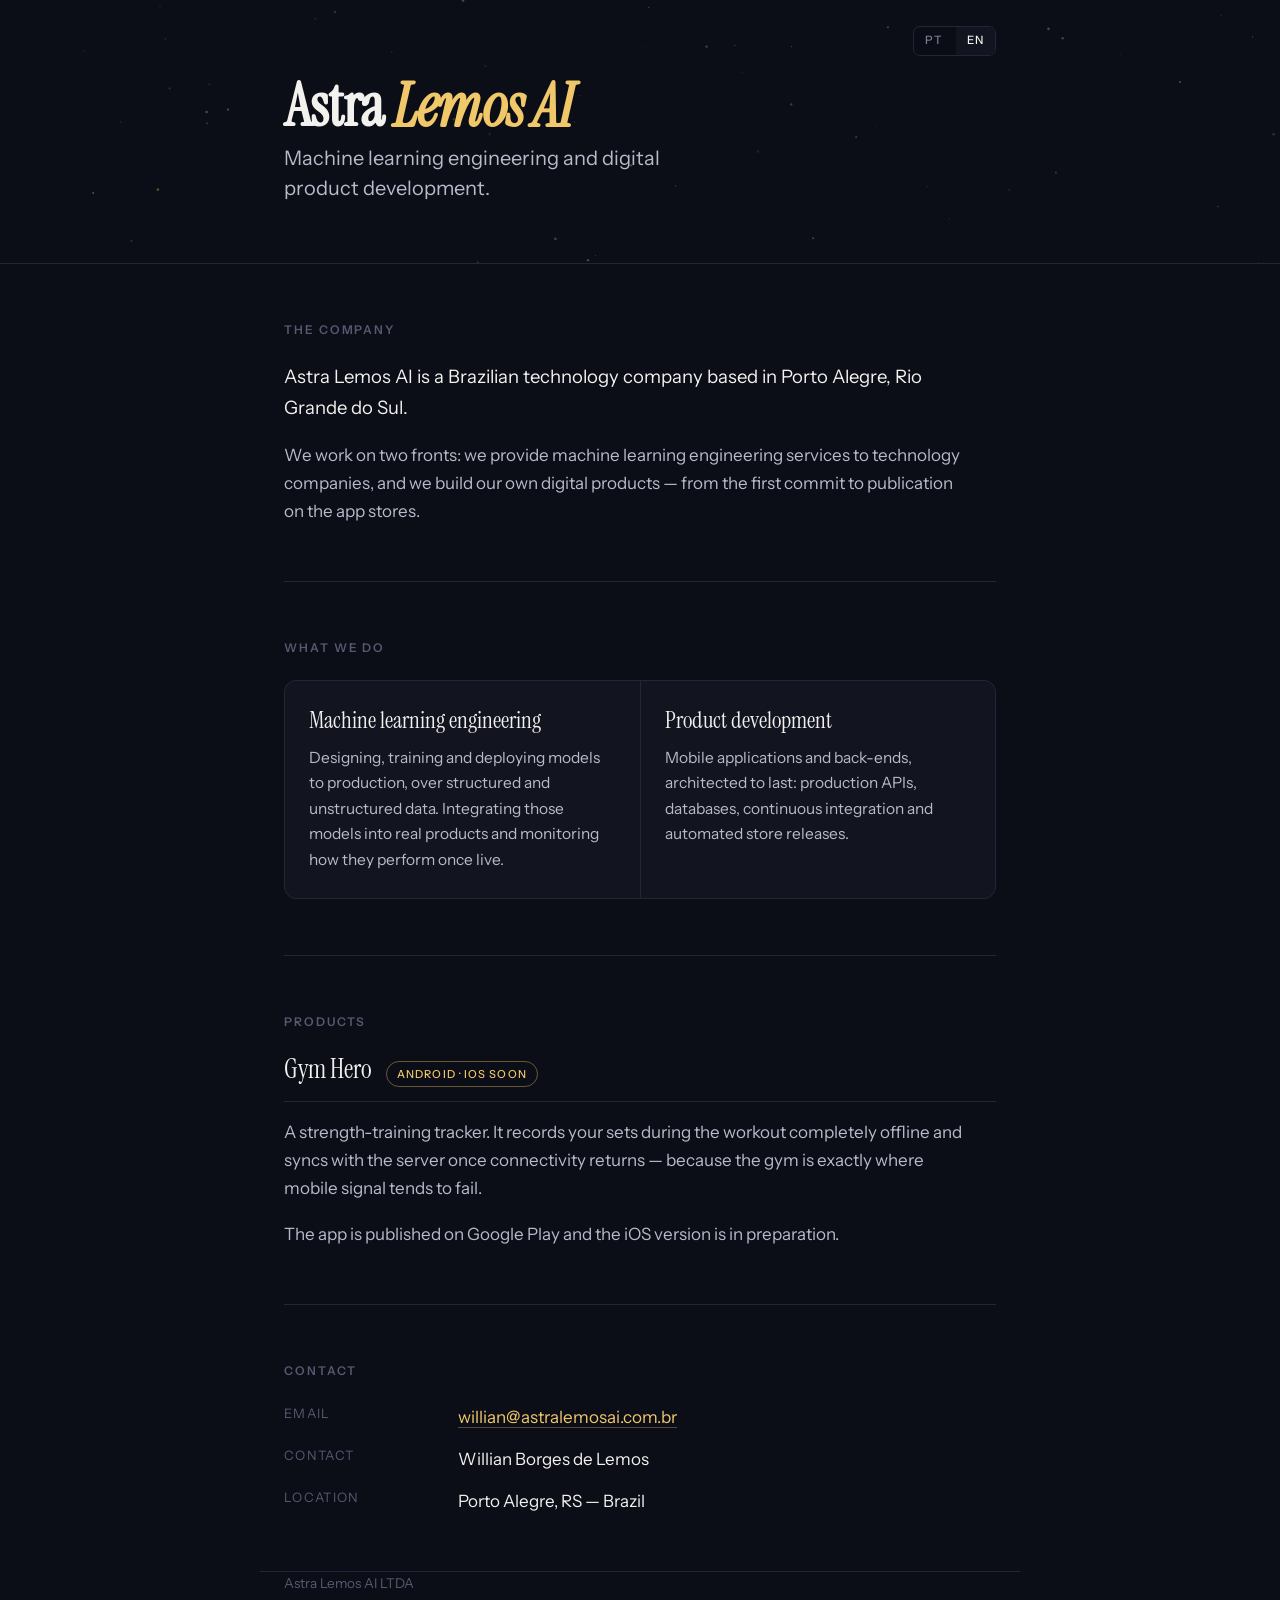
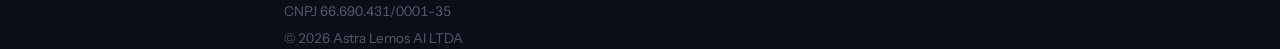
==== index.html @ 91ed2588 "site: a página institucional do Astra Lemos AI One-pager PT/EN, sem dependência externa além das fon" ====
<!doctype html>
<html lang="pt-BR">
<head>
<meta charset="utf-8">
<meta name="viewport" content="width=device-width, initial-scale=1">
<title>Astra Lemos AI</title>
<meta name="description" content="Astra Lemos AI — engenharia de machine learning e desenvolvimento de produtos digitais. Porto Alegre, Brasil.">
<link rel="preconnect" href="https://fonts.googleapis.com">
<link rel="preconnect" href="https://fonts.gstatic.com" crossorigin>
<link rel="stylesheet" href="https://fonts.googleapis.com/css2?family=Instrument+Sans:wght@400;500;600&family=Instrument+Serif:ital@0;1&display=swap">
<style>
:root{
  --ground:#0B0D17;
  --panel:#12141F;
  --line:#232637;
  --ink:#F2F1EE;
  --body:#B8BACA;
  --muted:#7C7F94;
  --faint:#565A70;
  --gold:#F0C86A;
  --serif:"Instrument Serif",Georgia,"Times New Roman",serif;
  --sans:"Instrument Sans",system-ui,-apple-system,"Segoe UI",sans-serif;
}
*,*::before,*::after{box-sizing:border-box}
html{-webkit-text-size-adjust:100%;scroll-behavior:smooth}
body{
  margin:0;background:var(--ground);color:var(--body);
  font-family:var(--sans);font-size:17px;line-height:1.65;
  -webkit-font-smoothing:antialiased
}
img{max-width:100%}
[hidden]{display:none!important}
a{color:var(--gold);text-decoration:none;border-bottom:1px solid rgba(240,200,106,.32)}
a:hover{border-bottom-color:var(--gold)}
a:focus-visible{outline:2px solid var(--gold);outline-offset:3px;border-radius:2px}

.shell{max-width:760px;margin:0 auto;padding:0 24px}

/* ── header ───────────────────────────────────────────── */
.hero{position:relative;overflow:hidden;border-bottom:1px solid var(--line)}
#stars{position:absolute;inset:0;width:100%;height:100%;display:block;opacity:.55}
.hero .shell{position:relative;padding:76px 24px 60px}
.wordmark{
  font-family:var(--serif);font-size:clamp(38px,8vw,60px);line-height:1.02;
  color:var(--ink);margin:0 0 6px;letter-spacing:-.012em
}
.wordmark em{font-style:italic;color:var(--gold)}
.tagline{
  margin:0;font-size:clamp(17px,2.6vw,20px);color:var(--body);
  max-width:32ch;line-height:1.5
}
.langs{
  position:absolute;top:26px;right:24px;display:flex;gap:2px;
  border:1px solid var(--line);border-radius:7px;overflow:hidden;background:rgba(11,13,23,.6)
}
.langs button{
  font:500 11.5px/1 var(--sans);letter-spacing:.09em;text-transform:uppercase;
  color:var(--muted);background:none;border:0;padding:8px 11px;cursor:pointer
}
.langs button[aria-pressed="true"]{background:var(--panel);color:var(--ink)}
.langs button:focus-visible{outline:2px solid var(--gold);outline-offset:-2px}

/* ── sections ─────────────────────────────────────────── */
section{padding:56px 0}
section + section{border-top:1px solid var(--line)}
h2{
  font-family:var(--sans);font-weight:600;font-size:12px;letter-spacing:.16em;
  text-transform:uppercase;color:var(--faint);margin:0 0 22px
}
p{margin:0 0 18px;max-width:62ch}
p:last-child{margin-bottom:0}
.lead{font-size:18.5px;color:var(--ink);max-width:58ch}

.services{display:grid;gap:1px;background:var(--line);border:1px solid var(--line);border-radius:12px;overflow:hidden}
@media (min-width:620px){.services{grid-template-columns:1fr 1fr}}
.service{background:var(--panel);padding:26px 24px}
.service h3{
  font-family:var(--serif);font-size:23px;font-weight:400;color:var(--ink);
  margin:0 0 10px;line-height:1.2
}
.service p{font-size:15.5px;color:var(--body);margin:0}

.product{
  display:flex;flex-wrap:wrap;align-items:baseline;gap:0 14px;
  padding-bottom:14px;margin-bottom:16px;border-bottom:1px solid var(--line)
}
.product h3{font-family:var(--serif);font-size:26px;font-weight:400;color:var(--ink);margin:0;line-height:1.2}
.product .badge{
  font-size:11px;font-weight:500;letter-spacing:.1em;text-transform:uppercase;
  color:var(--gold);border:1px solid rgba(240,200,106,.4);border-radius:20px;padding:3px 10px
}

dl{margin:0;display:grid;gap:14px}
@media (min-width:620px){dl{grid-template-columns:150px 1fr;gap:14px 24px}}
dt{font-size:13px;letter-spacing:.1em;text-transform:uppercase;color:var(--faint);margin:0}
dd{margin:0;color:var(--ink)}

footer{
  border-top:1px solid var(--line);padding:30px 0 46px;
  font-size:13.5px;color:var(--faint)
}
footer p{margin:0 0 5px;max-width:none}
footer .legal{font-variant-numeric:tabular-nums}

@media (prefers-reduced-motion:reduce){
  html{scroll-behavior:auto}
  #stars{display:none}
}
</style>
</head>
<body>

<header class="hero">
  <canvas id="stars" aria-hidden="true"></canvas>
  <div class="shell">
    <div class="langs">
      <button type="button" data-lang="pt" aria-pressed="true">PT</button>
      <button type="button" data-lang="en" aria-pressed="false">EN</button>
    </div>
    <h1 class="wordmark">Astra <em>Lemos AI</em></h1>
    <p class="tagline" data-pt="Engenharia de machine learning e desenvolvimento de produtos digitais."
       data-en="Machine learning engineering and digital product development.">Engenharia de machine learning e desenvolvimento de produtos digitais.</p>
  </div>
</header>

<main class="shell">

  <section>
    <h2 data-pt="A empresa" data-en="The company">A empresa</h2>
    <p class="lead"
       data-pt="A Astra Lemos AI é uma empresa brasileira de tecnologia, sediada em Porto Alegre, Rio Grande do Sul."
       data-en="Astra Lemos AI is a Brazilian technology company based in Porto Alegre, Rio Grande do Sul.">A Astra Lemos AI é uma empresa brasileira de tecnologia, sediada em Porto Alegre, Rio Grande do Sul.</p>
    <p data-pt="Trabalhamos em duas frentes: prestamos serviços de engenharia de machine learning para empresas de tecnologia, e desenvolvemos nossos próprios produtos digitais — do primeiro commit até a publicação nas lojas de aplicativos."
       data-en="We work on two fronts: we provide machine learning engineering services to technology companies, and we build our own digital products — from the first commit to publication on the app stores.">Trabalhamos em duas frentes: prestamos serviços de engenharia de machine learning para empresas de tecnologia, e desenvolvemos nossos próprios produtos digitais — do primeiro commit até a publicação nas lojas de aplicativos.</p>
  </section>

  <section>
    <h2 data-pt="O que fazemos" data-en="What we do">O que fazemos</h2>
    <div class="services">
      <article class="service">
        <h3 data-pt="Engenharia de machine learning" data-en="Machine learning engineering">Engenharia de machine learning</h3>
        <p data-pt="Projeto, treinamento e colocação de modelos em produção, sobre dados estruturados e não estruturados. Integração dos modelos a produtos reais e monitoramento do desempenho depois que entram no ar."
           data-en="Designing, training and deploying models to production, over structured and unstructured data. Integrating those models into real products and monitoring how they perform once live.">Projeto, treinamento e colocação de modelos em produção, sobre dados estruturados e não estruturados. Integração dos modelos a produtos reais e monitoramento do desempenho depois que entram no ar.</p>
      </article>
      <article class="service">
        <h3 data-pt="Desenvolvimento de produto" data-en="Product development">Desenvolvimento de produto</h3>
        <p data-pt="Aplicativos móveis e back-ends, com arquitetura pensada para durar: APIs em produção, bancos de dados, integração contínua e publicação automatizada nas lojas."
           data-en="Mobile applications and back-ends, architected to last: production APIs, databases, continuous integration and automated store releases.">Aplicativos móveis e back-ends, com arquitetura pensada para durar: APIs em produção, bancos de dados, integração contínua e publicação automatizada nas lojas.</p>
      </article>
    </div>
  </section>

  <section>
    <h2 data-pt="Produtos" data-en="Products">Produtos</h2>
    <div class="product">
      <h3>Gym Hero</h3>
      <span class="badge" data-pt="Android · iOS em breve" data-en="Android · iOS soon">Android · iOS em breve</span>
    </div>
    <p data-pt="Aplicativo de acompanhamento de treinos de musculação. Registra as séries durante o treino funcionando totalmente offline, e sincroniza com o servidor quando a conexão volta — porque academia é o lugar onde o sinal do celular costuma faltar."
       data-en="A strength-training tracker. It records your sets during the workout completely offline and syncs with the server once connectivity returns — because the gym is exactly where mobile signal tends to fail.">Aplicativo de acompanhamento de treinos de musculação. Registra as séries durante o treino funcionando totalmente offline, e sincroniza com o servidor quando a conexão volta — porque academia é o lugar onde o sinal do celular costuma faltar.</p>
    <p data-pt="O aplicativo está publicado na Google Play e a versão para iOS está em preparação."
       data-en="The app is published on Google Play and the iOS version is in preparation.">O aplicativo está publicado na Google Play e a versão para iOS está em preparação.</p>
  </section>

  <section>
    <h2 data-pt="Contato" data-en="Contact">Contato</h2>
    <dl>
      <dt data-pt="E-mail" data-en="Email">E-mail</dt>
      <dd><a href="mailto:willian@astralemosai.com.br">willian@astralemosai.com.br</a></dd>
      <dt data-pt="Responsável" data-en="Contact">Responsável</dt>
      <dd>Willian Borges de Lemos</dd>
      <dt data-pt="Localização" data-en="Location">Localização</dt>
      <dd data-pt="Porto Alegre, RS — Brasil" data-en="Porto Alegre, RS — Brazil">Porto Alegre, RS — Brasil</dd>
    </dl>
  </section>

</main>

<footer class="shell">
  <p>Astra Lemos AI LTDA</p>
  <p class="legal">CNPJ 66.690.431/0001-35</p>
  <p class="legal">© <span id="year">2026</span> Astra Lemos AI LTDA</p>
</footer>

<script>
(function () {
  /* Language toggle — swaps every element carrying data-pt / data-en. */
  var nodes = document.querySelectorAll("[data-pt][data-en]");
  var buttons = document.querySelectorAll(".langs button");

  function setLang(lang) {
    for (var i = 0; i < nodes.length; i++) {
      nodes[i].textContent = nodes[i].getAttribute("data-" + lang);
    }
    document.documentElement.lang = lang === "pt" ? "pt-BR" : "en";
    for (var j = 0; j < buttons.length; j++) {
      buttons[j].setAttribute("aria-pressed",
        buttons[j].getAttribute("data-lang") === lang ? "true" : "false");
    }
    try { localStorage.setItem("astra-lang", lang); } catch (e) { /* private mode */ }
  }

  for (var k = 0; k < buttons.length; k++) {
    buttons[k].addEventListener("click", function () {
      setLang(this.getAttribute("data-lang"));
    });
  }

  try {
    var stored = localStorage.getItem("astra-lang");
    if (stored === "en" || stored === "pt") setLang(stored);
    else if ((navigator.language || "").slice(0, 2) !== "pt") setLang("en");
  } catch (e) { /* keep the markup default, pt */ }

  document.getElementById("year").textContent = new Date().getFullYear();

  /* Starfield — "Astra". Static field, drawn once, redrawn on resize. */
  var canvas = document.getElementById("stars");
  if (canvas && !window.matchMedia("(prefers-reduced-motion: reduce)").matches) {
    var ctx = canvas.getContext("2d");
    function draw() {
      var dpr = window.devicePixelRatio || 1;
      var w = canvas.offsetWidth, h = canvas.offsetHeight;
      canvas.width = w * dpr;
      canvas.height = h * dpr;
      ctx.setTransform(dpr, 0, 0, dpr, 0, 0);
      ctx.clearRect(0, 0, w, h);
      var count = Math.round((w * h) / 5200);
      for (var i = 0; i < count; i++) {
        var x = Math.random() * w;
        var y = Math.random() * h;
        var r = Math.random() * 1.15 + 0.25;
        var a = Math.random() * 0.5 + 0.12;
        ctx.beginPath();
        ctx.arc(x, y, r, 0, Math.PI * 2);
        ctx.fillStyle = r > 1.05
          ? "rgba(240,200,106," + a + ")"
          : "rgba(226,228,240," + a + ")";
        ctx.fill();
      }
    }
    draw();
    var t;
    window.addEventListener("resize", function () {
      clearTimeout(t);
      t = setTimeout(draw, 180);
    });
  }
})();
</script>

</body>
</html>
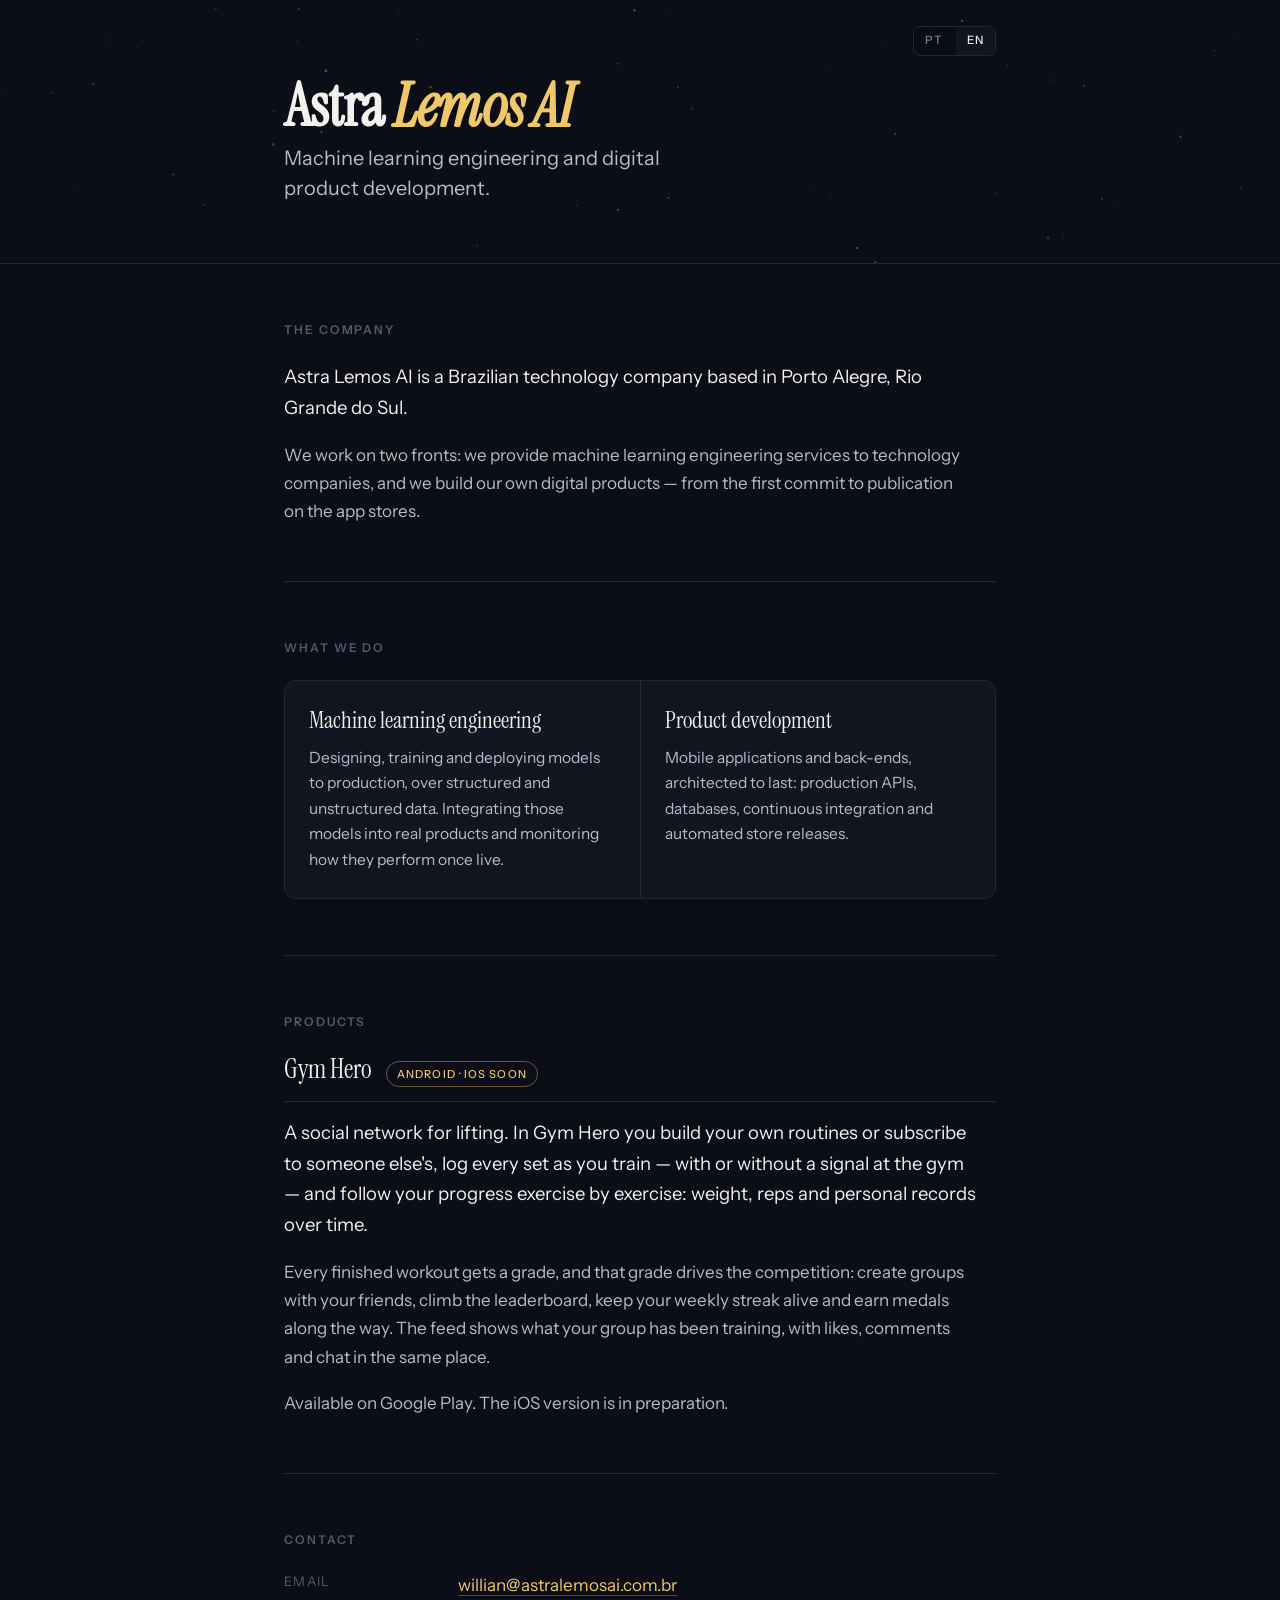
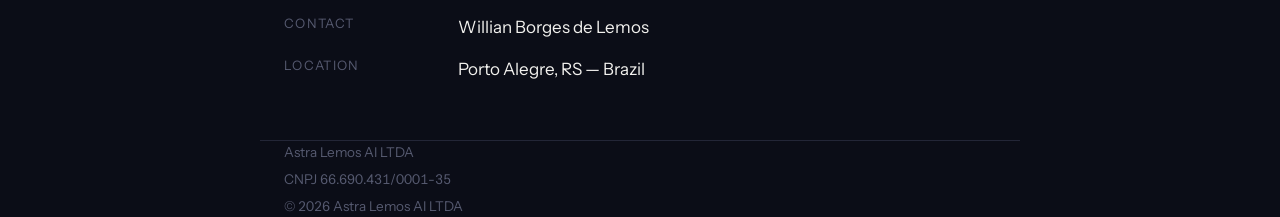
==== commit bbf66254: "site: o Gym Hero descrito como produto, não como arquitetura A descrição anterior explicava o modelo" ====
--- a/index.html
+++ b/index.html
@@ -156,10 +156,13 @@
       <h3>Gym Hero</h3>
       <span class="badge" data-pt="Android · iOS em breve" data-en="Android · iOS soon">Android · iOS em breve</span>
     </div>
-    <p data-pt="Aplicativo de acompanhamento de treinos de musculação. Registra as séries durante o treino funcionando totalmente offline, e sincroniza com o servidor quando a conexão volta — porque academia é o lugar onde o sinal do celular costuma faltar."
-       data-en="A strength-training tracker. It records your sets during the workout completely offline and syncs with the server once connectivity returns — because the gym is exactly where mobile signal tends to fail.">Aplicativo de acompanhamento de treinos de musculação. Registra as séries durante o treino funcionando totalmente offline, e sincroniza com o servidor quando a conexão volta — porque academia é o lugar onde o sinal do celular costuma faltar.</p>
-    <p data-pt="O aplicativo está publicado na Google Play e a versão para iOS está em preparação."
-       data-en="The app is published on Google Play and the iOS version is in preparation.">O aplicativo está publicado na Google Play e a versão para iOS está em preparação.</p>
+    <p class="lead"
+       data-pt="Uma rede social de treino. No Gym Hero você monta as suas rotinas ou assina as de outras pessoas, registra cada série durante o treino — com ou sem internet na academia — e acompanha a sua evolução exercício por exercício: carga, repetições e recordes pessoais ao longo do tempo."
+       data-en="A social network for lifting. In Gym Hero you build your own routines or subscribe to someone else's, log every set as you train — with or without a signal at the gym — and follow your progress exercise by exercise: weight, reps and personal records over time.">Uma rede social de treino. No Gym Hero você monta as suas rotinas ou assina as de outras pessoas, registra cada série durante o treino — com ou sem internet na academia — e acompanha a sua evolução exercício por exercício: carga, repetições e recordes pessoais ao longo do tempo.</p>
+    <p data-pt="Cada treino concluído recebe uma nota, e é ela que move a competição: você cria grupos com os seus amigos, disputa o ranking, mantém a sequência semanal viva e conquista medalhas pelo caminho. O feed mostra o que o seu grupo andou treinando, com curtidas, comentários e conversa no mesmo lugar."
+       data-en="Every finished workout gets a grade, and that grade drives the competition: create groups with your friends, climb the leaderboard, keep your weekly streak alive and earn medals along the way. The feed shows what your group has been training, with likes, comments and chat in the same place.">Cada treino concluído recebe uma nota, e é ela que move a competição: você cria grupos com os seus amigos, disputa o ranking, mantém a sequência semanal viva e conquista medalhas pelo caminho. O feed mostra o que o seu grupo andou treinando, com curtidas, comentários e conversa no mesmo lugar.</p>
+    <p data-pt="Disponível na Google Play. A versão para iOS está em preparação."
+       data-en="Available on Google Play. The iOS version is in preparation.">Disponível na Google Play. A versão para iOS está em preparação.</p>
   </section>
 
   <section>
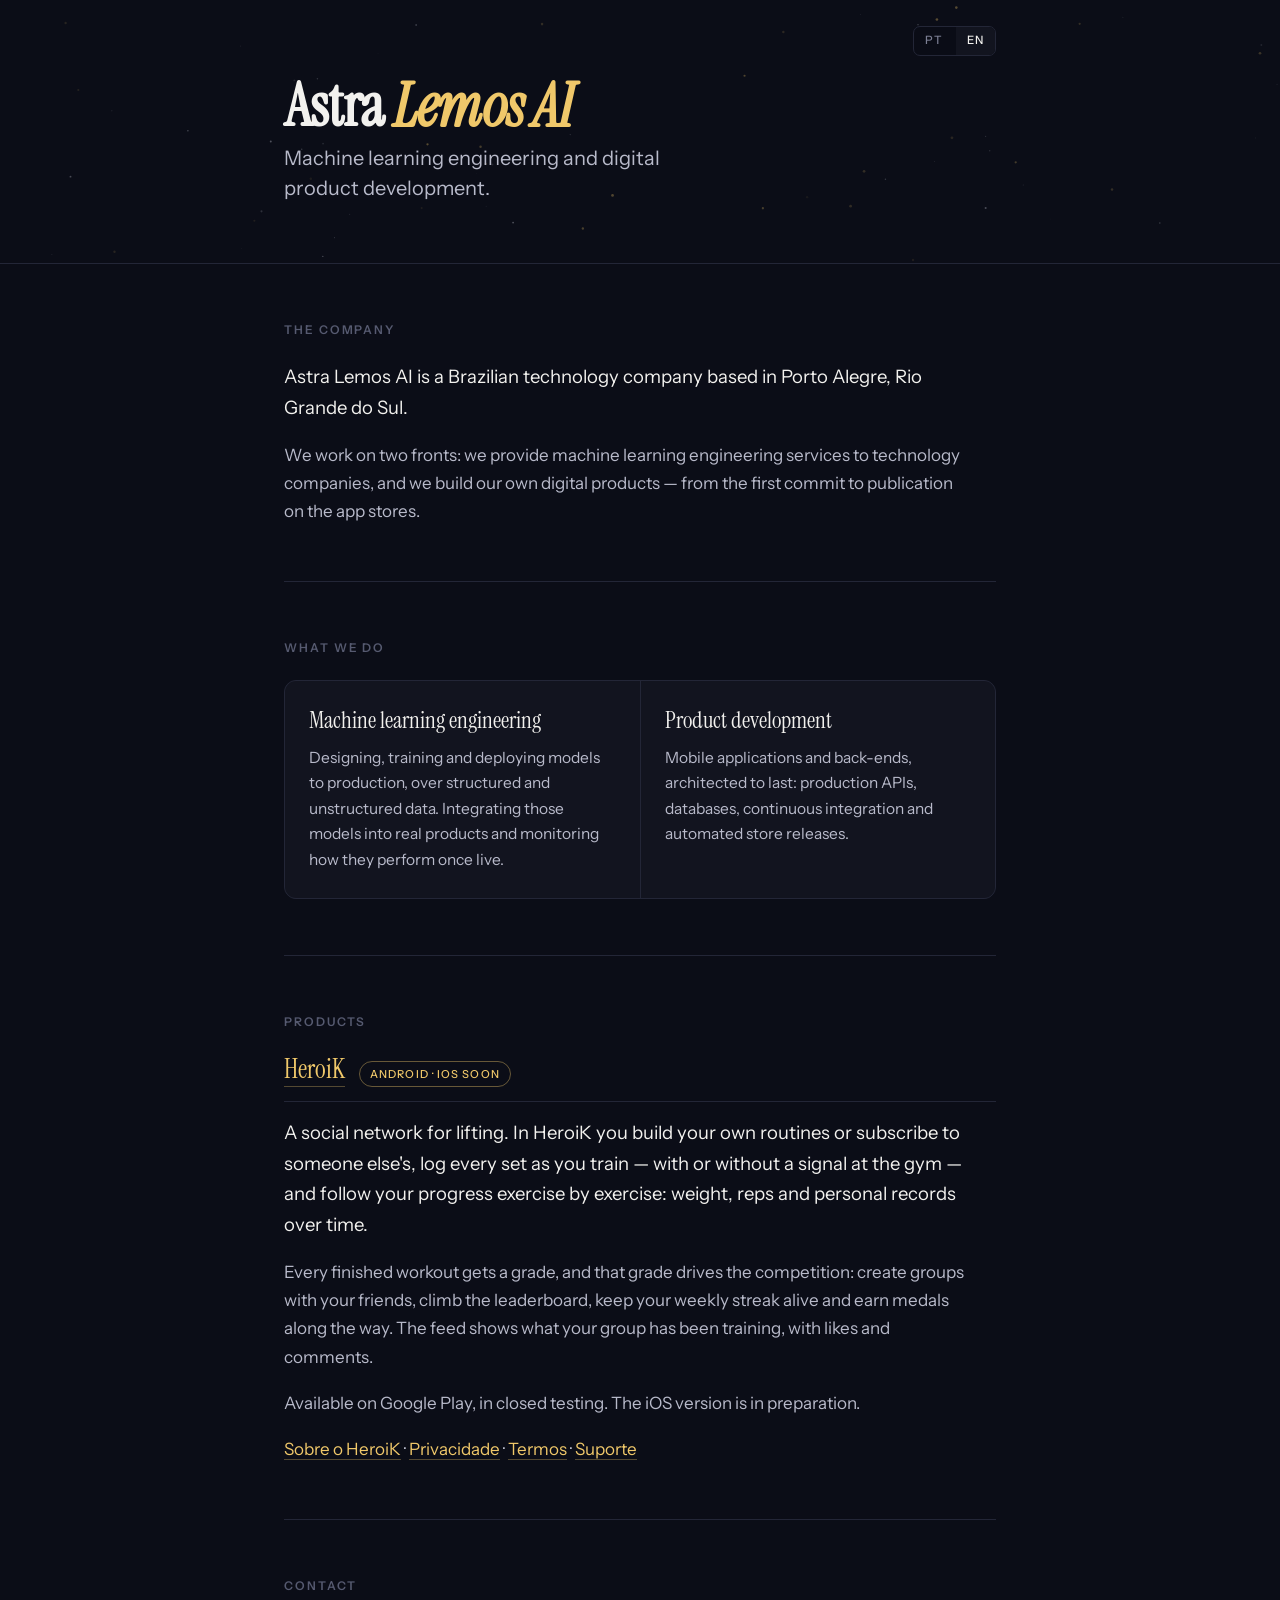
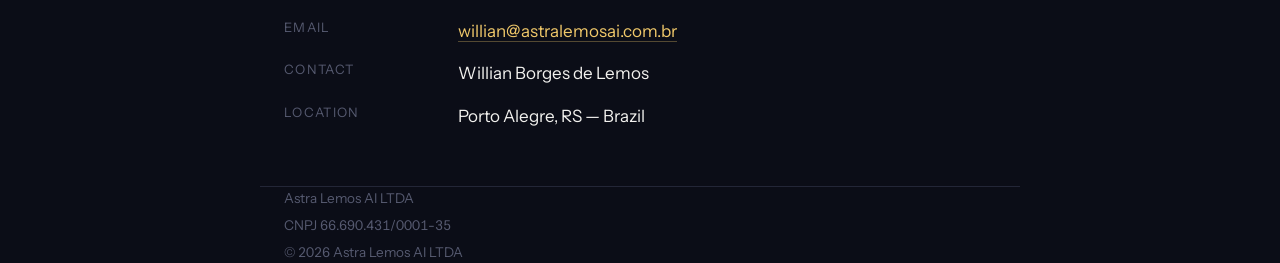
==== commit e971ab11: "site: as páginas do HeroiK — privacidade, termos e suporte As duas lojas exigem uma URL de política " ====
--- a/index.html
+++ b/index.html
@@ -153,16 +153,17 @@
   <section>
     <h2 data-pt="Produtos" data-en="Products">Produtos</h2>
     <div class="product">
-      <h3>Gym Hero</h3>
+      <h3><a href="/heroik/">HeroiK</a></h3>
       <span class="badge" data-pt="Android · iOS em breve" data-en="Android · iOS soon">Android · iOS em breve</span>
     </div>
     <p class="lead"
-       data-pt="Uma rede social de treino. No Gym Hero você monta as suas rotinas ou assina as de outras pessoas, registra cada série durante o treino — com ou sem internet na academia — e acompanha a sua evolução exercício por exercício: carga, repetições e recordes pessoais ao longo do tempo."
-       data-en="A social network for lifting. In Gym Hero you build your own routines or subscribe to someone else's, log every set as you train — with or without a signal at the gym — and follow your progress exercise by exercise: weight, reps and personal records over time.">Uma rede social de treino. No Gym Hero você monta as suas rotinas ou assina as de outras pessoas, registra cada série durante o treino — com ou sem internet na academia — e acompanha a sua evolução exercício por exercício: carga, repetições e recordes pessoais ao longo do tempo.</p>
-    <p data-pt="Cada treino concluído recebe uma nota, e é ela que move a competição: você cria grupos com os seus amigos, disputa o ranking, mantém a sequência semanal viva e conquista medalhas pelo caminho. O feed mostra o que o seu grupo andou treinando, com curtidas, comentários e conversa no mesmo lugar."
-       data-en="Every finished workout gets a grade, and that grade drives the competition: create groups with your friends, climb the leaderboard, keep your weekly streak alive and earn medals along the way. The feed shows what your group has been training, with likes, comments and chat in the same place.">Cada treino concluído recebe uma nota, e é ela que move a competição: você cria grupos com os seus amigos, disputa o ranking, mantém a sequência semanal viva e conquista medalhas pelo caminho. O feed mostra o que o seu grupo andou treinando, com curtidas, comentários e conversa no mesmo lugar.</p>
-    <p data-pt="Disponível na Google Play. A versão para iOS está em preparação."
-       data-en="Available on Google Play. The iOS version is in preparation.">Disponível na Google Play. A versão para iOS está em preparação.</p>
+       data-pt="Uma rede social de treino. No HeroiK você monta as suas rotinas ou assina as de outras pessoas, registra cada série durante o treino — com ou sem internet na academia — e acompanha a sua evolução exercício por exercício: carga, repetições e recordes pessoais ao longo do tempo."
+       data-en="A social network for lifting. In HeroiK you build your own routines or subscribe to someone else's, log every set as you train — with or without a signal at the gym — and follow your progress exercise by exercise: weight, reps and personal records over time.">Uma rede social de treino. No HeroiK você monta as suas rotinas ou assina as de outras pessoas, registra cada série durante o treino — com ou sem internet na academia — e acompanha a sua evolução exercício por exercício: carga, repetições e recordes pessoais ao longo do tempo.</p>
+    <p data-pt="Cada treino concluído recebe uma nota, e é ela que move a competição: você cria grupos com os seus amigos, disputa o ranking, mantém a sequência semanal viva e conquista medalhas pelo caminho. O feed mostra o que o seu grupo andou treinando, com curtidas e comentários."
+       data-en="Every finished workout gets a grade, and that grade drives the competition: create groups with your friends, climb the leaderboard, keep your weekly streak alive and earn medals along the way. The feed shows what your group has been training, with likes and comments.">Cada treino concluído recebe uma nota, e é ela que move a competição: você cria grupos com os seus amigos, disputa o ranking, mantém a sequência semanal viva e conquista medalhas pelo caminho. O feed mostra o que o seu grupo andou treinando, com curtidas e comentários.</p>
+    <p data-pt="Disponível na Google Play, em teste fechado. A versão para iOS está em preparação."
+       data-en="Available on Google Play, in closed testing. The iOS version is in preparation.">Disponível na Google Play, em teste fechado. A versão para iOS está em preparação.</p>
+    <p><a href="/heroik/">Sobre o HeroiK</a> · <a href="/heroik/privacidade/">Privacidade</a> · <a href="/heroik/termos/">Termos</a> · <a href="/heroik/suporte/">Suporte</a></p>
   </section>
 
   <section>
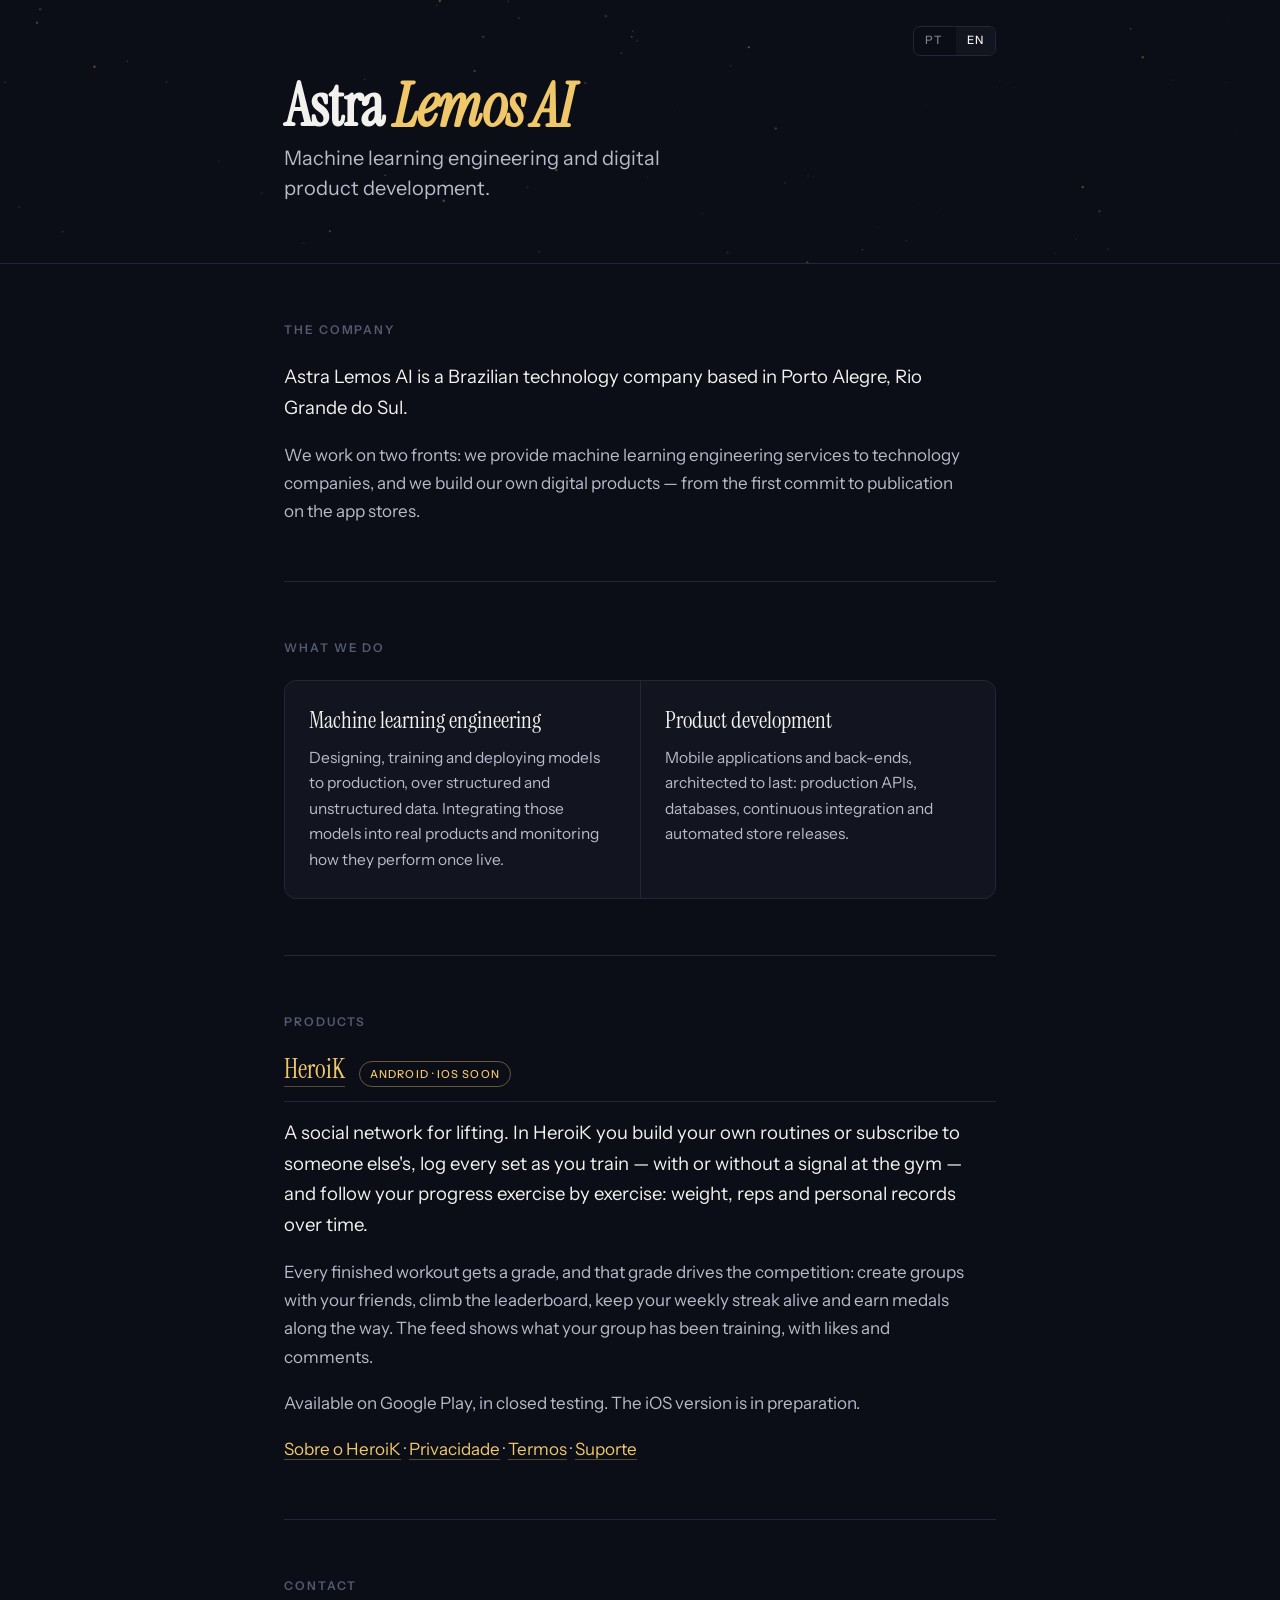
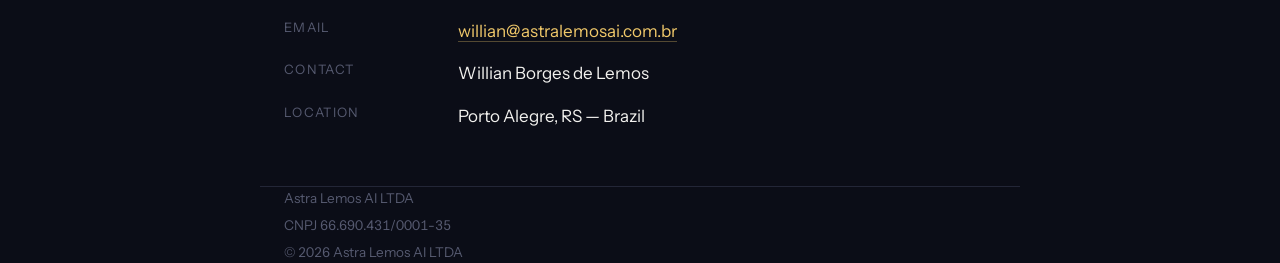
==== commit b4474753: "heroik: the pages moved to heroik.com.br — redirects, kept forever HeroiK now has its own site, buil" ====
--- a/index.html
+++ b/index.html
@@ -153,7 +153,7 @@
   <section>
     <h2 data-pt="Produtos" data-en="Products">Produtos</h2>
     <div class="product">
-      <h3><a href="/heroik/">HeroiK</a></h3>
+      <h3><a href="https://heroik.com.br/">HeroiK</a></h3>
       <span class="badge" data-pt="Android · iOS em breve" data-en="Android · iOS soon">Android · iOS em breve</span>
     </div>
     <p class="lead"
@@ -163,7 +163,7 @@
        data-en="Every finished workout gets a grade, and that grade drives the competition: create groups with your friends, climb the leaderboard, keep your weekly streak alive and earn medals along the way. The feed shows what your group has been training, with likes and comments.">Cada treino concluído recebe uma nota, e é ela que move a competição: você cria grupos com os seus amigos, disputa o ranking, mantém a sequência semanal viva e conquista medalhas pelo caminho. O feed mostra o que o seu grupo andou treinando, com curtidas e comentários.</p>
     <p data-pt="Disponível na Google Play, em teste fechado. A versão para iOS está em preparação."
        data-en="Available on Google Play, in closed testing. The iOS version is in preparation.">Disponível na Google Play, em teste fechado. A versão para iOS está em preparação.</p>
-    <p><a href="/heroik/">Sobre o HeroiK</a> · <a href="/heroik/privacidade/">Privacidade</a> · <a href="/heroik/termos/">Termos</a> · <a href="/heroik/suporte/">Suporte</a></p>
+    <p><a href="https://heroik.com.br/">Sobre o HeroiK</a> · <a href="https://heroik.com.br/privacidade/">Privacidade</a> · <a href="https://heroik.com.br/termos/">Termos</a> · <a href="https://heroik.com.br/suporte/">Suporte</a></p>
   </section>
 
   <section>
